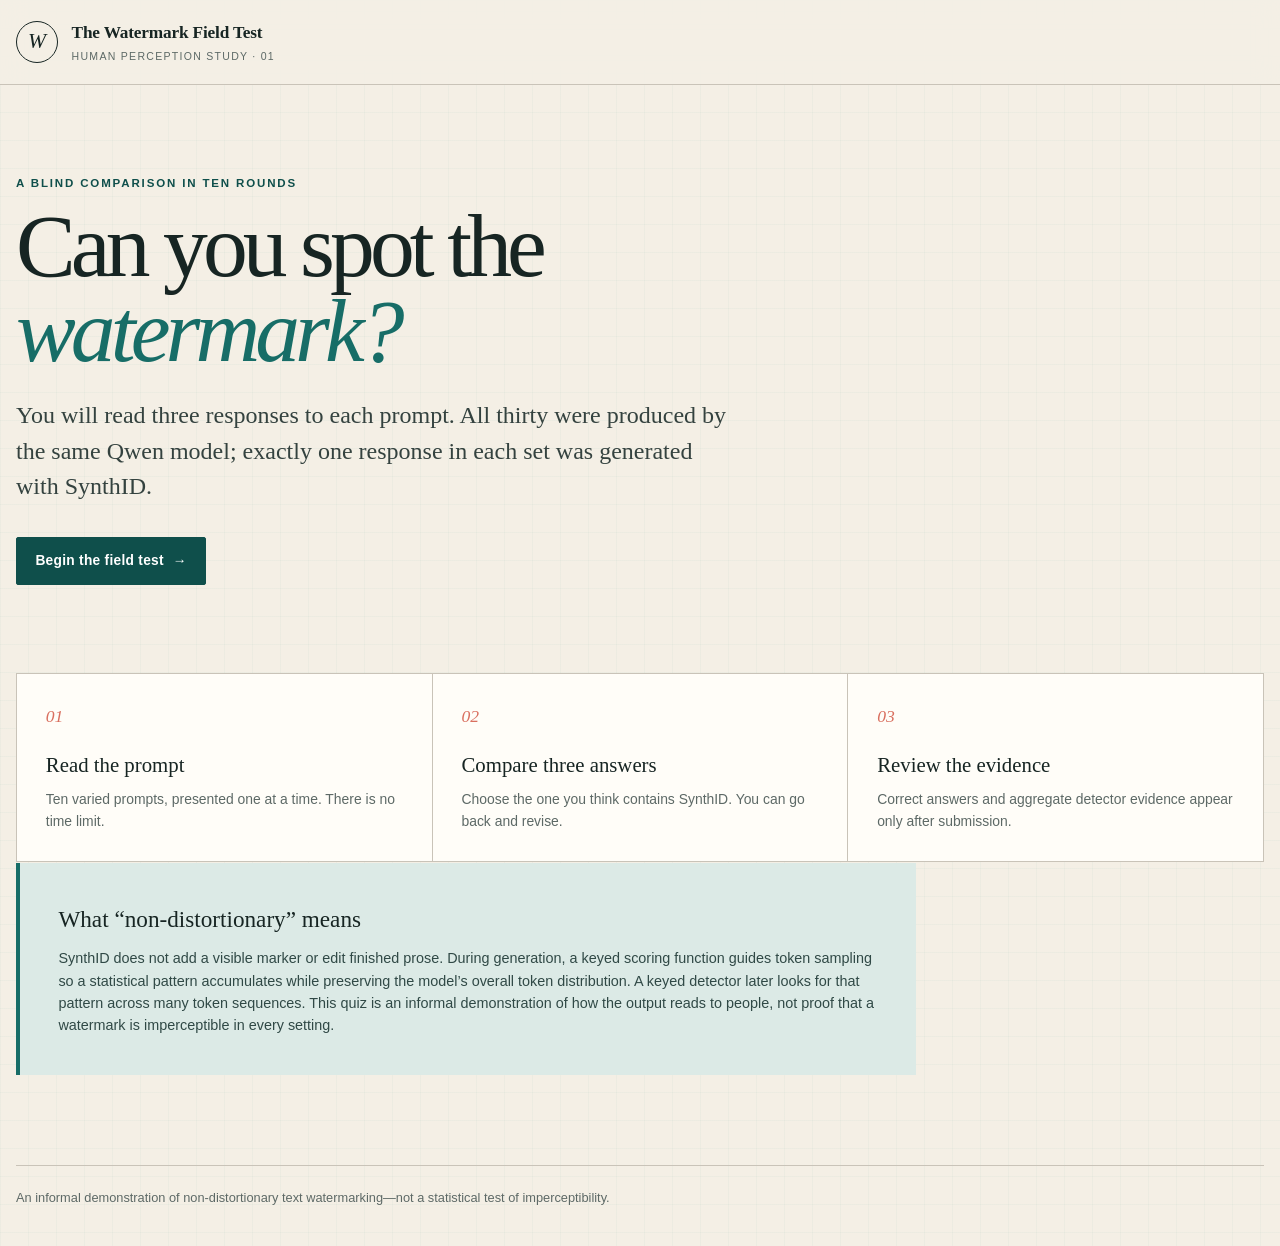
==== site/index.html @ a73f4f33 "Build SynthID watermark quiz Co-authored-by: Copilot <223556219+Copilot@users.noreply.github.com>" ====
<!doctype html>
<html lang="en">
  <head>
    <meta charset="utf-8">
    <meta name="viewport" content="width=device-width, initial-scale=1">
    <meta
      name="description"
      content="An informal blind quiz about spotting SynthID-watermarked language-model responses."
    >
    <meta name="theme-color" content="#f4efe5">
    <title>The Watermark Field Test</title>
    <link rel="icon" href="favicon.svg" type="image/svg+xml">
    <link rel="stylesheet" href="styles.css">
    <script
      defer
      src="https://sg-analytics.pikapod.net/script.js"
      data-website-id="28fc1c5a-fc77-4fe1-af5c-a2f4b2432e1f"
    ></script>
    <script src="app.js" defer></script>
  </head>
  <body>
    <a class="skip-link" href="#app">Skip to quiz</a>

    <header class="masthead">
      <div class="masthead__inner">
        <a class="wordmark" href="./" aria-label="The Watermark Field Test, home">
          <span class="wordmark__mark" aria-hidden="true">W</span>
          <span>
            <strong>The Watermark Field Test</strong>
            <small>Human perception study · 01</small>
          </span>
        </a>
        <button class="text-button" id="clear-progress" type="button" hidden>
          Clear progress
        </button>
      </div>
    </header>

    <main id="app" class="site-main" tabindex="-1">
      <section class="loading-panel" role="status" aria-label="Loading quiz">
        <p class="eyebrow">Preparing the experiment</p>
        <p>Loading ten prompts…</p>
      </section>
    </main>

    <noscript>
      <p class="noscript">
        This quiz needs JavaScript to record answers and calculate a score.
      </p>
    </noscript>

    <footer class="site-footer">
      <p>
        An informal demonstration of non-distortionary text watermarking—not a
        statistical test of imperceptibility.
      </p>
    </footer>
  </body>
</html>
---- site/styles.css ----
:root {
  color-scheme: light;
  --paper: #f4efe5;
  --paper-deep: #e9e1d3;
  --surface: #fffdf8;
  --ink: #172523;
  --muted: #5d6966;
  --rule: #c9c3b8;
  --teal: #176d67;
  --teal-dark: #0f4f4b;
  --teal-pale: #dceae6;
  --coral: #d96f5f;
  --coral-pale: #f7e2dd;
  --gold-pale: #f3e9c8;
  --shadow: 0 16px 45px rgb(23 37 35 / 8%);
  --serif: Georgia, "Times New Roman", serif;
  --sans: Inter, ui-sans-serif, -apple-system, BlinkMacSystemFont, "Segoe UI",
    sans-serif;
}

* {
  box-sizing: border-box;
}

html {
  scroll-behavior: smooth;
}

body {
  min-width: 320px;
  margin: 0;
  color: var(--ink);
  background-color: var(--paper);
  background-image:
    linear-gradient(rgb(23 109 103 / 3%) 1px, transparent 1px),
    linear-gradient(90deg, rgb(23 109 103 / 3%) 1px, transparent 1px);
  background-size: 28px 28px;
  font-family: var(--sans);
  line-height: 1.55;
}

button,
input {
  font: inherit;
}

button,
a,
label {
  -webkit-tap-highlight-color: transparent;
}

button {
  color: inherit;
}

a {
  color: var(--teal-dark);
}

.skip-link {
  position: fixed;
  z-index: 20;
  top: 0.75rem;
  left: 0.75rem;
  padding: 0.65rem 0.9rem;
  color: white;
  background: var(--ink);
  transform: translateY(-160%);
}

.skip-link:focus {
  transform: translateY(0);
}

.masthead {
  border-bottom: 1px solid var(--rule);
  background: rgb(244 239 229 / 92%);
  backdrop-filter: blur(12px);
}

.masthead__inner,
.site-main,
.site-footer {
  width: min(100% - 2rem, 1320px);
  margin-inline: auto;
}

.masthead__inner {
  min-height: 84px;
  display: flex;
  align-items: center;
  justify-content: space-between;
  gap: 1rem;
}

.wordmark {
  display: inline-flex;
  align-items: center;
  gap: 0.85rem;
  color: var(--ink);
  text-decoration: none;
}

.wordmark__mark {
  width: 42px;
  height: 42px;
  display: grid;
  place-items: center;
  border: 1px solid var(--ink);
  border-radius: 50%;
  font-family: var(--serif);
  font-size: 1.35rem;
  font-style: italic;
}

.wordmark strong,
.wordmark small {
  display: block;
}

.wordmark strong {
  font-family: var(--serif);
  font-size: 1.08rem;
  font-weight: 600;
  letter-spacing: -0.01em;
}

.wordmark small {
  margin-top: 0.08rem;
  color: var(--muted);
  font-size: 0.66rem;
  letter-spacing: 0.12em;
  text-transform: uppercase;
}

.site-main {
  min-height: calc(100vh - 180px);
  padding-block: clamp(2.5rem, 7vw, 6.5rem);
}

.site-footer {
  padding-block: 1.4rem 2.4rem;
  border-top: 1px solid var(--rule);
  color: var(--muted);
  font-size: 0.8rem;
}

.site-footer p {
  margin: 0;
}

.score-route {
  max-width: 820px;
  margin-inline: auto;
}

.score-route__panel {
  padding: clamp(2rem, 7vw, 5rem);
  border: 1px solid var(--rule);
  background: var(--surface);
  box-shadow: var(--shadow);
  text-align: center;
}

.score-route__number {
  margin: 0;
  color: var(--teal-dark);
  font-family: var(--serif);
  font-size: clamp(4.5rem, 16vw, 9rem);
  letter-spacing: -0.08em;
  line-height: 0.9;
}

.score-route__number span {
  color: var(--muted);
  font-size: 0.28em;
  letter-spacing: -0.03em;
}

.score-route h1 {
  max-width: 620px;
  margin: 1.5rem auto 0;
  font-family: var(--serif);
  font-size: clamp(1.8rem, 5vw, 3.2rem);
  font-weight: 500;
  letter-spacing: -0.035em;
  line-height: 1.08;
}

.score-route__copy {
  max-width: 610px;
  margin: 1.2rem auto 0;
  color: var(--muted);
}

.score-route__actions {
  display: flex;
  flex-wrap: wrap;
  justify-content: center;
  gap: 0.85rem;
  margin-top: 2rem;
}

.score-route__actions a {
  text-decoration: none;
}

.loading-panel,
.error-panel,
.noscript {
  max-width: 680px;
  padding: 2rem;
  border: 1px solid var(--rule);
  background: var(--surface);
  box-shadow: var(--shadow);
}

.noscript {
  margin: 2rem auto;
}

.eyebrow {
  margin: 0 0 0.75rem;
  color: var(--teal-dark);
  font-size: 0.72rem;
  font-weight: 750;
  letter-spacing: 0.16em;
  text-transform: uppercase;
}

.display-title {
  max-width: 900px;
  margin: 0;
  font-family: var(--serif);
  font-size: clamp(2.8rem, 7vw, 6.8rem);
  font-weight: 400;
  letter-spacing: -0.055em;
  line-height: 0.94;
}

.display-title em {
  color: var(--teal);
  font-weight: 400;
}

.lede {
  max-width: 720px;
  margin: 1.6rem 0 0;
  color: #34423f;
  font-family: var(--serif);
  font-size: clamp(1.15rem, 2.2vw, 1.5rem);
  line-height: 1.48;
}

.intro-actions,
.result-actions {
  display: flex;
  flex-wrap: wrap;
  align-items: center;
  gap: 0.85rem;
  margin-top: 2rem;
}

.button {
  min-height: 48px;
  display: inline-flex;
  align-items: center;
  justify-content: center;
  gap: 0.55rem;
  padding: 0.75rem 1.15rem;
  border: 1px solid var(--ink);
  border-radius: 2px;
  background: transparent;
  font-size: 0.86rem;
  font-weight: 720;
  letter-spacing: 0.02em;
  cursor: pointer;
  transition:
    background-color 160ms ease,
    color 160ms ease,
    transform 160ms ease;
}

.button:hover:not(:disabled) {
  transform: translateY(-2px);
}

.button:focus-visible,
.text-button:focus-visible,
.summary-item:focus-visible,
.wordmark:focus-visible {
  outline: 3px solid var(--coral);
  outline-offset: 3px;
}

.button--primary {
  color: #fff;
  border-color: var(--teal-dark);
  background: var(--teal-dark);
}

.button--primary:hover:not(:disabled) {
  background: var(--teal);
}

.button--coral {
  color: #fff;
  border-color: #a9493c;
  background: #b85244;
}

.button:disabled {
  color: #78817f;
  border-color: #b8b9b4;
  background: #e4e1da;
  cursor: not-allowed;
}

.text-button {
  padding: 0.35rem 0;
  border: 0;
  border-bottom: 1px solid currentColor;
  background: none;
  font-size: 0.78rem;
  font-weight: 650;
  cursor: pointer;
}

.method-grid {
  display: grid;
  grid-template-columns: repeat(3, 1fr);
  gap: 1px;
  margin-top: clamp(3rem, 7vw, 5.5rem);
  border: 1px solid var(--rule);
  background: var(--rule);
}

.method-card {
  min-height: 178px;
  padding: clamp(1.2rem, 3vw, 1.8rem);
  background: var(--surface);
}

.method-card__number {
  display: block;
  margin-bottom: 1.2rem;
  color: var(--coral);
  font-family: var(--serif);
  font-size: 1.1rem;
  font-style: italic;
}

.method-card h2 {
  margin: 0 0 0.5rem;
  font-family: var(--serif);
  font-size: 1.3rem;
  font-weight: 500;
}

.method-card p {
  margin: 0;
  color: var(--muted);
  font-size: 0.87rem;
}

.science-note {
  max-width: 900px;
  margin-top: 1px;
  padding: clamp(1.5rem, 4vw, 2.4rem);
  border-left: 4px solid var(--teal);
  background: var(--teal-pale);
}

.science-note h2 {
  margin: 0 0 0.6rem;
  font-family: var(--serif);
  font-size: 1.45rem;
  font-weight: 500;
}

.science-note p {
  margin: 0;
  color: #304946;
  font-size: 0.9rem;
}

.quiz-header {
  display: grid;
  grid-template-columns: minmax(0, 1fr) auto;
  align-items: end;
  gap: 2rem;
  margin-bottom: 2rem;
}

.quiz-header h1,
.confirm-panel h1,
.result-copy h1 {
  margin: 0;
  font-family: var(--serif);
  font-size: clamp(2rem, 5vw, 4rem);
  font-weight: 400;
  letter-spacing: -0.04em;
  line-height: 1.02;
}

.progress-copy {
  min-width: 145px;
  color: var(--muted);
  font-size: 0.78rem;
  text-align: right;
}

.progress-copy strong {
  display: block;
  color: var(--ink);
  font-size: 0.9rem;
}

.progress-track {
  grid-column: 1 / -1;
  height: 3px;
  overflow: hidden;
  background: var(--paper-deep);
}

.progress-track span {
  height: 100%;
  display: block;
  background: var(--teal);
  transition: width 220ms ease;
}

.prompt-panel {
  position: relative;
  margin-bottom: 1.35rem;
  padding: clamp(1.35rem, 4vw, 2.25rem);
  border: 1px solid var(--ink);
  background: var(--ink);
  color: #fdf8ed;
}

.prompt-panel::before {
  content: "PROMPT";
  display: block;
  margin-bottom: 0.7rem;
  color: #9cc9c4;
  font-size: 0.65rem;
  font-weight: 750;
  letter-spacing: 0.16em;
}

.prompt-panel p {
  max-width: 920px;
  margin: 0;
  font-family: var(--serif);
  font-size: clamp(1.18rem, 2.3vw, 1.55rem);
  line-height: 1.42;
}

.answer-fieldset {
  min-width: 0;
  margin: 0;
  padding: 0;
  border: 0;
}

.answers-grid {
  display: grid;
  grid-template-columns: repeat(3, minmax(0, 1fr));
  gap: 1rem;
}

.answer-card {
  position: relative;
  display: block;
  min-width: 0;
  cursor: pointer;
}

.answer-radio {
  position: absolute;
  width: 1px;
  height: 1px;
  opacity: 0;
}

.answer-body {
  height: 100%;
  min-height: 100%;
  display: flex;
  flex-direction: column;
  padding: 1.25rem;
  border: 1px solid var(--rule);
  background: var(--surface);
  box-shadow: 0 4px 18px rgb(23 37 35 / 4%);
  transition:
    border-color 160ms ease,
    box-shadow 160ms ease,
    transform 160ms ease;
}

.answer-card:hover .answer-body {
  border-color: #8b9692;
  transform: translateY(-2px);
}

.answer-radio:focus-visible + .answer-body {
  outline: 3px solid var(--coral);
  outline-offset: 3px;
}

.answer-radio:checked + .answer-body {
  border-color: var(--teal-dark);
  box-shadow: inset 0 0 0 2px var(--teal-dark), var(--shadow);
}

.answer-label-row {
  display: flex;
  align-items: center;
  justify-content: space-between;
  gap: 0.8rem;
  margin-bottom: 1rem;
}

.answer-letter {
  width: 34px;
  height: 34px;
  display: grid;
  flex: 0 0 auto;
  place-items: center;
  border: 1px solid var(--ink);
  border-radius: 50%;
  font-family: var(--serif);
  font-weight: 700;
}

.answer-radio:checked + .answer-body .answer-letter {
  color: white;
  border-color: var(--teal-dark);
  background: var(--teal-dark);
}

.selection-state {
  color: var(--muted);
  font-size: 0.7rem;
  font-weight: 700;
  letter-spacing: 0.08em;
  text-transform: uppercase;
}

.answer-radio:checked + .answer-body .selection-state {
  color: var(--teal-dark);
}

.answer-text {
  margin: 0;
  color: #293633;
  font-family: var(--serif);
  font-size: 0.99rem;
  line-height: 1.62;
  white-space: pre-wrap;
}

.quiz-nav {
  display: flex;
  align-items: center;
  justify-content: space-between;
  gap: 1rem;
  margin-top: 1.5rem;
  padding-top: 1.25rem;
  border-top: 1px solid var(--rule);
}

.quiz-nav__hint {
  margin: 0 auto 0 0;
  color: var(--muted);
  font-size: 0.77rem;
}

.confirm-panel {
  max-width: 850px;
  margin-inline: auto;
}

.confirm-intro {
  max-width: 670px;
  color: var(--muted);
}

.answer-summary {
  display: grid;
  grid-template-columns: repeat(2, minmax(0, 1fr));
  gap: 0.75rem;
  margin: 2rem 0;
  padding: 0;
  list-style: none;
}

.summary-item {
  width: 100%;
  display: flex;
  align-items: center;
  justify-content: space-between;
  gap: 1rem;
  padding: 0.9rem 1rem;
  border: 1px solid var(--rule);
  background: var(--surface);
  text-align: left;
  cursor: pointer;
}

.summary-item:hover {
  border-color: var(--teal);
}

.summary-item span {
  color: var(--muted);
  font-size: 0.82rem;
}

.summary-item strong {
  width: 30px;
  height: 30px;
  display: grid;
  place-items: center;
  border-radius: 50%;
  color: white;
  background: var(--teal-dark);
  font-family: var(--serif);
}

.confirm-actions {
  display: flex;
  flex-wrap: wrap;
  gap: 0.75rem;
}

.results-hero {
  display: grid;
  grid-template-columns: minmax(230px, 0.75fr) minmax(0, 1.25fr);
  gap: clamp(2rem, 7vw, 6rem);
  align-items: center;
  max-width: 1050px;
  margin-inline: auto;
}

.score-seal {
  aspect-ratio: 1;
  display: grid;
  place-items: center;
  padding: 2rem;
  border: 1px solid var(--ink);
  border-radius: 50%;
  background: var(--surface);
  box-shadow: var(--shadow);
  text-align: center;
}

.score-seal span,
.score-seal small {
  display: block;
}

.score-seal span {
  font-family: var(--serif);
  font-size: clamp(4rem, 11vw, 8rem);
  letter-spacing: -0.08em;
  line-height: 0.8;
}

.score-seal small {
  margin-top: 0.8rem;
  color: var(--muted);
  font-size: 0.72rem;
  font-weight: 700;
  letter-spacing: 0.13em;
  text-transform: uppercase;
}

.result-copy .result-lede {
  max-width: 650px;
  margin: 1.2rem 0 0;
  color: var(--muted);
  font-family: var(--serif);
  font-size: 1.2rem;
}

.baseline-note {
  display: inline-block;
  margin-top: 1.2rem;
  padding: 0.55rem 0.75rem;
  background: var(--gold-pale);
  font-size: 0.78rem;
  font-weight: 700;
}

.result-caveat {
  max-width: 1050px;
  margin: clamp(3rem, 7vw, 5rem) auto 0;
  padding: 1.4rem 1.6rem;
  border-left: 4px solid var(--coral);
  background: var(--coral-pale);
  font-size: 0.87rem;
}

.review-intro {
  max-width: 850px;
  margin: 0 0 2rem;
  padding: 1.15rem 1.35rem;
  border-left: 4px solid var(--teal);
  background: var(--teal-pale);
  color: #304946;
  font-size: 0.86rem;
}

.review-grid .answer-card {
  cursor: default;
}

.review-grid .answer-card:hover .answer-body {
  transform: none;
}

.review-card .answer-body {
  border-top-width: 5px;
}

.review-card--correct .answer-body {
  border-color: var(--teal);
}

.review-card--picked:not(.review-card--correct) .answer-body {
  border-color: var(--coral);
}

.review-badges {
  min-height: 25px;
  display: flex;
  flex-wrap: wrap;
  gap: 0.35rem;
}

.badge {
  display: inline-flex;
  align-items: center;
  padding: 0.28rem 0.5rem;
  border-radius: 999px;
  background: var(--paper-deep);
  font-size: 0.63rem;
  font-weight: 780;
  letter-spacing: 0.06em;
  text-transform: uppercase;
}

.badge--correct {
  color: var(--teal-dark);
  background: var(--teal-pale);
}

.badge--picked {
  color: #85382e;
  background: var(--coral-pale);
}

.detector-panel {
  margin-top: auto;
  padding-top: 1.15rem;
}

.detector-score {
  display: flex;
  align-items: baseline;
  justify-content: space-between;
  gap: 1rem;
  margin: 1.2rem 0 0;
  padding-top: 0.85rem;
  border-top: 1px solid var(--rule);
  color: var(--muted);
  font-size: 0.72rem;
  font-weight: 700;
  text-transform: uppercase;
}

.detector-score strong {
  color: var(--ink);
  font-family: var(--serif);
  font-size: 1.15rem;
  font-variant-numeric: tabular-nums;
}

.evidence-list {
  margin: 0.85rem 0 0;
  padding: 0;
  list-style: none;
}

.evidence-list li {
  margin-top: 0.45rem;
  padding: 0.55rem 0.65rem;
  background: #f3f0e8;
  color: var(--muted);
  font-size: 0.7rem;
  line-height: 1.4;
}

.evidence-list mark {
  padding: 0.06rem 0.2rem;
  color: var(--ink);
  background: #f2cf83;
  font-weight: 750;
}

.evidence-list q {
  color: #46514f;
  font-family: var(--serif);
}

.sr-only {
  position: absolute;
  width: 1px;
  height: 1px;
  padding: 0;
  overflow: hidden;
  clip: rect(0, 0, 0, 0);
  white-space: nowrap;
  border: 0;
}

@media (max-width: 980px) {
  .answers-grid {
    grid-template-columns: 1fr;
  }

  .answer-body {
    min-height: 0;
  }

  .results-hero {
    grid-template-columns: minmax(200px, 320px) minmax(0, 1fr);
  }
}

@media (max-width: 720px) {
  .masthead__inner,
  .site-main,
  .site-footer {
    width: min(100% - 1.25rem, 1320px);
  }

  .masthead__inner {
    min-height: 70px;
  }

  .wordmark__mark {
    width: 36px;
    height: 36px;
  }

  .wordmark small {
    display: none;
  }

  .method-grid,
  .answer-summary,
  .results-hero {
    grid-template-columns: 1fr;
  }

  .method-card {
    min-height: 0;
  }

  .score-seal {
    width: min(74vw, 280px);
    margin-inline: auto;
  }

  .quiz-header {
    gap: 1rem;
  }

  .quiz-nav {
    flex-wrap: wrap;
  }

  .quiz-nav__hint {
    width: 100%;
    order: -1;
  }
}

@media (max-width: 450px) {
  .wordmark strong {
    font-size: 0.95rem;
  }

  .masthead .text-button {
    max-width: 58px;
    border: 0;
    line-height: 1.15;
    text-align: right;
  }

  .button {
    flex: 1 1 auto;
  }
}

@media (prefers-reduced-motion: reduce) {
  html {
    scroll-behavior: auto;
  }

  *,
  *::before,
  *::after {
    scroll-behavior: auto !important;
    transition-duration: 0.01ms !important;
    animation-duration: 0.01ms !important;
    animation-iteration-count: 1 !important;
  }
}
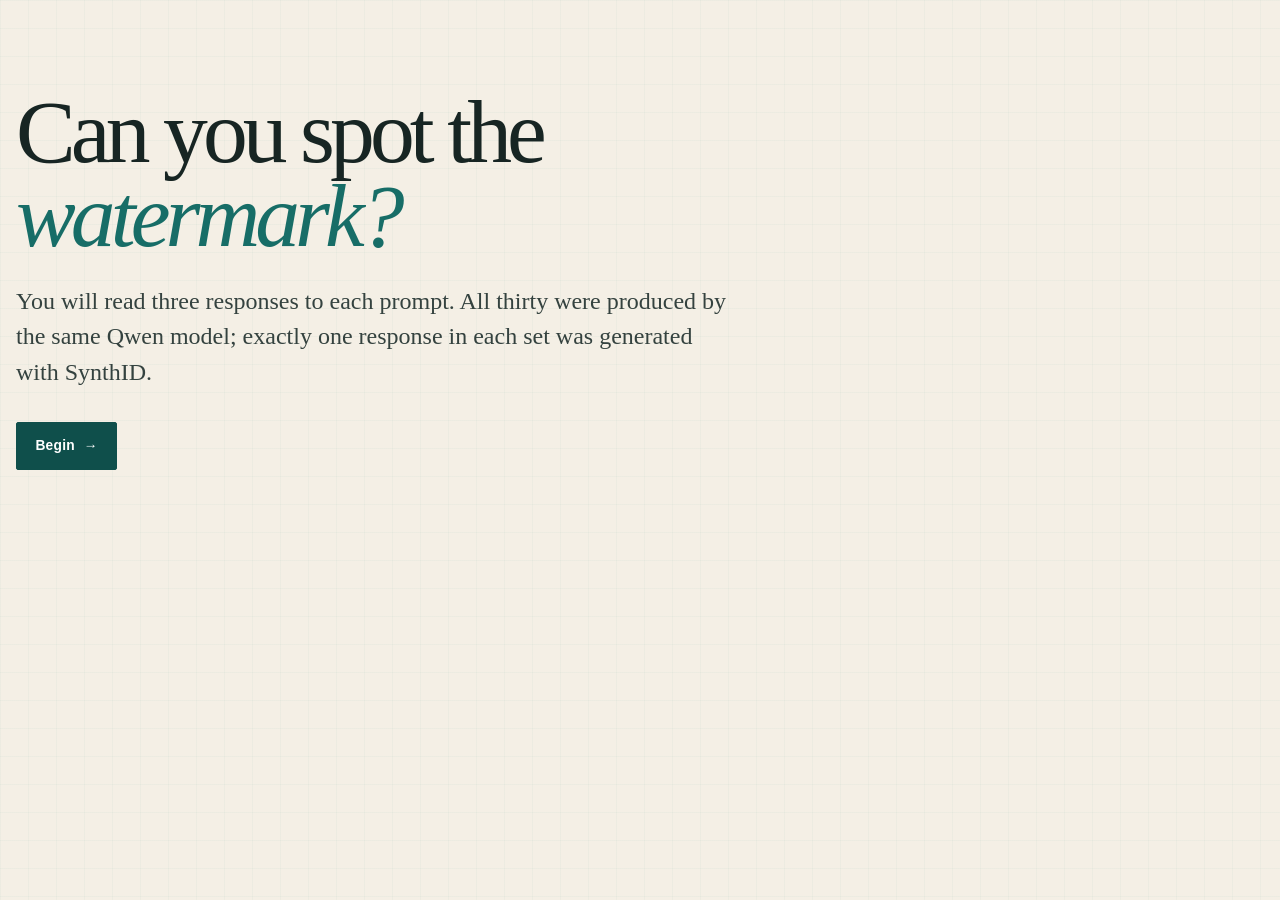
==== commit 10a31086: "Simplify quiz flow Co-authored-by: Copilot <223556219+Copilot@users.noreply.github.com>" ====
--- a/site/index.html
+++ b/site/index.html
@@ -21,25 +21,9 @@
   <body>
     <a class="skip-link" href="#app">Skip to quiz</a>
 
-    <header class="masthead">
-      <div class="masthead__inner">
-        <a class="wordmark" href="./" aria-label="The Watermark Field Test, home">
-          <span class="wordmark__mark" aria-hidden="true">W</span>
-          <span>
-            <strong>The Watermark Field Test</strong>
-            <small>Human perception study · 01</small>
-          </span>
-        </a>
-        <button class="text-button" id="clear-progress" type="button" hidden>
-          Clear progress
-        </button>
-      </div>
-    </header>
-
     <main id="app" class="site-main" tabindex="-1">
       <section class="loading-panel" role="status" aria-label="Loading quiz">
-        <p class="eyebrow">Preparing the experiment</p>
-        <p>Loading ten prompts…</p>
+        <p>Loading…</p>
       </section>
     </main>
 
@@ -48,12 +32,5 @@
         This quiz needs JavaScript to record answers and calculate a score.
       </p>
     </noscript>
-
-    <footer class="site-footer">
-      <p>
-        An informal demonstration of non-distortionary text watermarking—not a
-        statistical test of imperceptibility.
-      </p>
-    </footer>
   </body>
 </html>
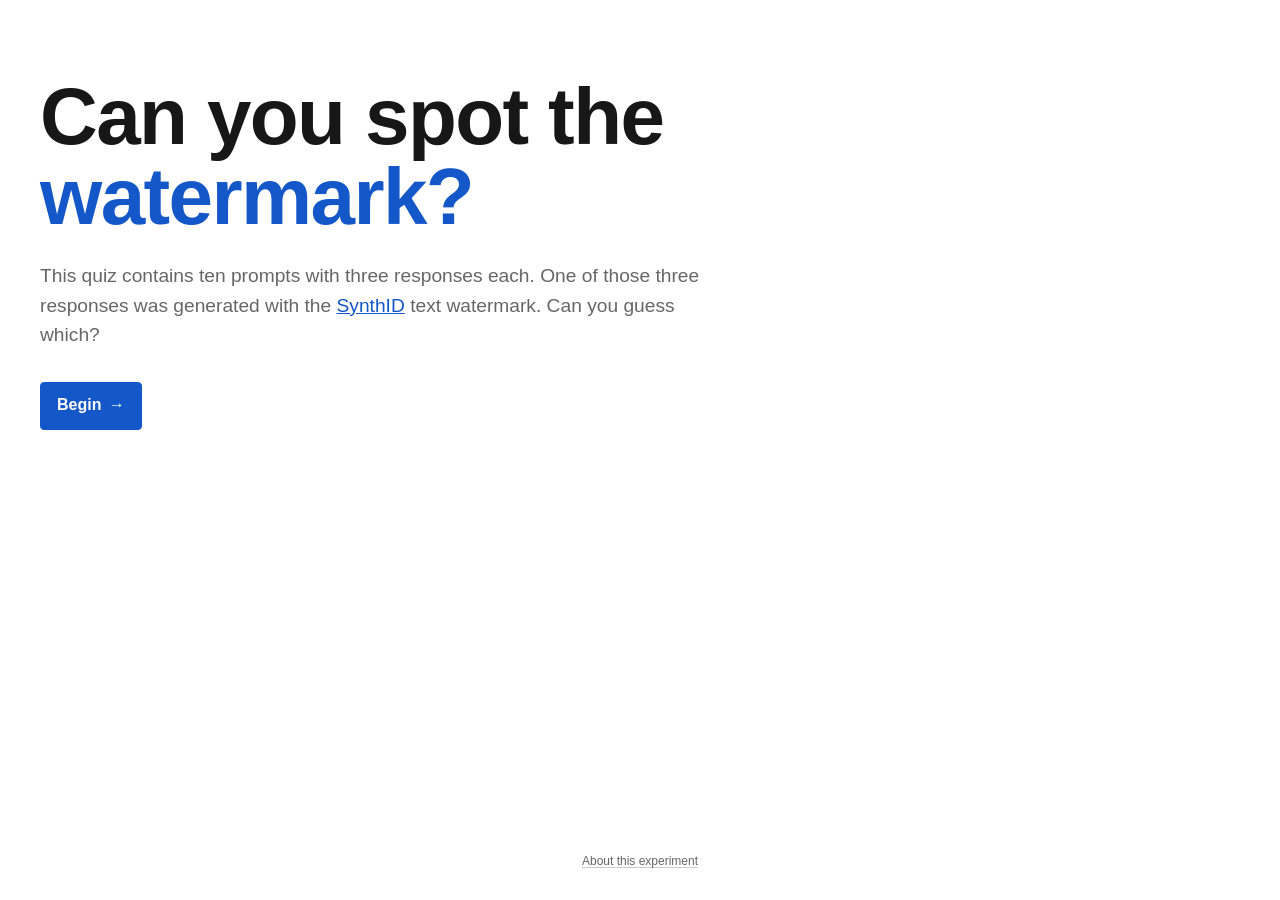
==== commit 5c93632c: "Link quiz to results article Co-authored-by: Copilot <223556219+Copilot@users.noreply.github.com>" ====
--- a/site/index.html
+++ b/site/index.html
@@ -32,5 +32,11 @@
         This quiz needs JavaScript to record answers and calculate a score.
       </p>
     </noscript>
+
+    <footer class="site-footer">
+      <a href="https://www.seangoedecke.com/readers-cant-identify-watermarked-ai-text/">
+        About this experiment
+      </a>
+    </footer>
   </body>
 </html>
--- a/site/styles.css
+++ b/site/styles.css
@@ -1,21 +1,16 @@
 :root {
   color-scheme: light;
-  --paper: #f4efe5;
-  --paper-deep: #e9e1d3;
-  --surface: #fffdf8;
-  --ink: #172523;
-  --muted: #5d6966;
-  --rule: #c9c3b8;
-  --teal: #176d67;
-  --teal-dark: #0f4f4b;
-  --teal-pale: #dceae6;
-  --coral: #d96f5f;
-  --coral-pale: #f7e2dd;
-  --gold-pale: #f3e9c8;
-  --shadow: 0 16px 45px rgb(23 37 35 / 8%);
-  --serif: Georgia, "Times New Roman", serif;
-  --sans: Inter, ui-sans-serif, -apple-system, BlinkMacSystemFont, "Segoe UI",
-    sans-serif;
+  --background: #ffffff;
+  --surface: #f7f7f7;
+  --text: #171717;
+  --muted: #666666;
+  --border: #d8d8d8;
+  --accent: #1457c8;
+  --accent-dark: #0e429d;
+  --accent-light: #eef4ff;
+  --danger: #b42318;
+  --correct: #18753b;
+  --correct-light: #eef8f1;
 }
 
 * {
@@ -23,19 +18,17 @@
 }
 
 html {
-  scroll-behavior: smooth;
+  font-family:
+    -apple-system, BlinkMacSystemFont, "Segoe UI", Roboto, Helvetica, Arial,
+    sans-serif;
 }
 
 body {
   min-width: 320px;
   margin: 0;
-  color: var(--ink);
-  background-color: var(--paper);
-  background-image:
-    linear-gradient(rgb(23 109 103 / 3%) 1px, transparent 1px),
-    linear-gradient(90deg, rgb(23 109 103 / 3%) 1px, transparent 1px);
-  background-size: 28px 28px;
-  font-family: var(--sans);
+  color: var(--text);
+  background: var(--background);
+  font-size: 16px;
   line-height: 1.55;
 }
 
@@ -44,28 +37,18 @@
   font: inherit;
 }
 
-button,
-a,
-label {
-  -webkit-tap-highlight-color: transparent;
-}
-
-button {
-  color: inherit;
-}
-
 a {
-  color: var(--teal-dark);
+  color: var(--accent);
 }
 
 .skip-link {
   position: fixed;
-  z-index: 20;
+  z-index: 10;
   top: 0.75rem;
   left: 0.75rem;
-  padding: 0.65rem 0.9rem;
-  color: white;
-  background: var(--ink);
+  padding: 0.6rem 0.8rem;
+  color: #ffffff;
+  background: var(--text);
   transform: translateY(-160%);
 }
 
@@ -73,389 +56,170 @@
   transform: translateY(0);
 }
 
-.masthead {
-  border-bottom: 1px solid var(--rule);
-  background: rgb(244 239 229 / 92%);
-  backdrop-filter: blur(12px);
-}
-
-.masthead__inner,
-.site-main,
+.site-main {
+  width: min(100% - 2rem, 1200px);
+  min-height: calc(100vh - 48px);
+  margin: 0 auto;
+  padding: clamp(2rem, 6vw, 5rem) 0;
+}
+
+.site-main:focus {
+  outline: none;
+}
+
 .site-footer {
-  width: min(100% - 2rem, 1320px);
-  margin-inline: auto;
-}
-
-.masthead__inner {
-  min-height: 84px;
-  display: flex;
-  align-items: center;
-  justify-content: space-between;
-  gap: 1rem;
-}
-
-.wordmark {
-  display: inline-flex;
-  align-items: center;
-  gap: 0.85rem;
-  color: var(--ink);
-  text-decoration: none;
-}
-
-.wordmark__mark {
-  width: 42px;
-  height: 42px;
-  display: grid;
-  place-items: center;
-  border: 1px solid var(--ink);
-  border-radius: 50%;
-  font-family: var(--serif);
-  font-size: 1.35rem;
-  font-style: italic;
-}
-
-.wordmark strong,
-.wordmark small {
-  display: block;
-}
-
-.wordmark strong {
-  font-family: var(--serif);
-  font-size: 1.08rem;
-  font-weight: 600;
-  letter-spacing: -0.01em;
-}
-
-.wordmark small {
-  margin-top: 0.08rem;
-  color: var(--muted);
-  font-size: 0.66rem;
-  letter-spacing: 0.12em;
-  text-transform: uppercase;
-}
-
-.site-main {
-  min-height: calc(100vh - 180px);
-  padding-block: clamp(2.5rem, 7vw, 6.5rem);
-}
-
-.site-footer {
-  padding-block: 1.4rem 2.4rem;
-  border-top: 1px solid var(--rule);
-  color: var(--muted);
-  font-size: 0.8rem;
-}
-
-.site-footer p {
-  margin: 0;
-}
-
-.score-route {
-  max-width: 820px;
-  margin-inline: auto;
-}
-
-.score-route__panel {
-  padding: clamp(2rem, 7vw, 5rem);
-  border: 1px solid var(--rule);
-  background: var(--surface);
-  box-shadow: var(--shadow);
+  width: min(100% - 2rem, 1200px);
+  min-height: 48px;
+  margin: 0 auto;
+  padding: 0 0 1rem;
+  color: var(--muted);
+  font-size: 0.75rem;
   text-align: center;
 }
 
-.score-route__number {
-  margin: 0;
-  color: var(--teal-dark);
-  font-family: var(--serif);
-  font-size: clamp(4.5rem, 16vw, 9rem);
-  letter-spacing: -0.08em;
-  line-height: 0.9;
-}
-
-.score-route__number span {
-  color: var(--muted);
-  font-size: 0.28em;
-  letter-spacing: -0.03em;
-}
-
-.score-route h1 {
-  max-width: 620px;
-  margin: 1.5rem auto 0;
-  font-family: var(--serif);
-  font-size: clamp(1.8rem, 5vw, 3.2rem);
-  font-weight: 500;
-  letter-spacing: -0.035em;
-  line-height: 1.08;
-}
-
-.score-route__copy {
-  max-width: 610px;
-  margin: 1.2rem auto 0;
-  color: var(--muted);
-}
-
-.score-route__actions {
-  display: flex;
-  flex-wrap: wrap;
-  justify-content: center;
-  gap: 0.85rem;
-  margin-top: 2rem;
-}
-
-.score-route__actions a {
-  text-decoration: none;
+.site-footer a {
+  color: inherit;
+  text-decoration-color: #cccccc;
+  text-underline-offset: 0.15em;
+}
+
+.site-footer a:hover {
+  color: var(--text);
 }
 
 .loading-panel,
 .error-panel,
 .noscript {
-  max-width: 680px;
-  padding: 2rem;
-  border: 1px solid var(--rule);
+  max-width: 640px;
+  padding: 1rem;
+  border: 1px solid var(--border);
   background: var(--surface);
-  box-shadow: var(--shadow);
 }
 
 .noscript {
   margin: 2rem auto;
 }
 
-.eyebrow {
-  margin: 0 0 0.75rem;
-  color: var(--teal-dark);
-  font-size: 0.72rem;
-  font-weight: 750;
-  letter-spacing: 0.16em;
-  text-transform: uppercase;
-}
-
 .display-title {
-  max-width: 900px;
-  margin: 0;
-  font-family: var(--serif);
-  font-size: clamp(2.8rem, 7vw, 6.8rem);
-  font-weight: 400;
-  letter-spacing: -0.055em;
-  line-height: 0.94;
+  max-width: 800px;
+  margin: 0;
+  font-size: clamp(2.5rem, 7vw, 5rem);
+  font-weight: 700;
+  letter-spacing: -0.02em;
+  line-height: 1;
 }
 
 .display-title em {
-  color: var(--teal);
-  font-weight: 400;
+  color: var(--accent);
+  font-style: normal;
 }
 
 .lede {
-  max-width: 720px;
-  margin: 1.6rem 0 0;
-  color: #34423f;
-  font-family: var(--serif);
-  font-size: clamp(1.15rem, 2.2vw, 1.5rem);
-  line-height: 1.48;
-}
-
-.intro-actions,
-.result-actions {
-  display: flex;
-  flex-wrap: wrap;
-  align-items: center;
-  gap: 0.85rem;
+  max-width: 680px;
+  margin: 1.5rem 0 0;
+  color: var(--muted);
+  font-size: 1.2rem;
+}
+
+.intro-actions {
   margin-top: 2rem;
 }
 
 .button {
-  min-height: 48px;
+  min-height: 44px;
   display: inline-flex;
   align-items: center;
   justify-content: center;
-  gap: 0.55rem;
-  padding: 0.75rem 1.15rem;
-  border: 1px solid var(--ink);
-  border-radius: 2px;
-  background: transparent;
-  font-size: 0.86rem;
-  font-weight: 720;
-  letter-spacing: 0.02em;
+  gap: 0.45rem;
+  padding: 0.65rem 1rem;
+  border: 1px solid var(--border);
+  border-radius: 4px;
+  color: var(--text);
+  background: #ffffff;
+  font-weight: 600;
+  text-decoration: none;
   cursor: pointer;
-  transition:
-    background-color 160ms ease,
-    color 160ms ease,
-    transform 160ms ease;
-}
-
-.button:hover:not(:disabled) {
-  transform: translateY(-2px);
+}
+
+.button:hover {
+  border-color: #aaaaaa;
+  background: var(--surface);
 }
 
 .button:focus-visible,
-.text-button:focus-visible,
-.summary-item:focus-visible,
-.wordmark:focus-visible {
-  outline: 3px solid var(--coral);
-  outline-offset: 3px;
+.answer-radio:focus-visible + .answer-body {
+  outline: 3px solid #8eb4f5;
+  outline-offset: 2px;
 }
 
 .button--primary {
-  color: #fff;
-  border-color: var(--teal-dark);
-  background: var(--teal-dark);
-}
-
-.button--primary:hover:not(:disabled) {
-  background: var(--teal);
-}
-
-.button--coral {
-  color: #fff;
-  border-color: #a9493c;
-  background: #b85244;
-}
-
-.button:disabled {
-  color: #78817f;
-  border-color: #b8b9b4;
-  background: #e4e1da;
-  cursor: not-allowed;
-}
-
-.text-button {
-  padding: 0.35rem 0;
-  border: 0;
-  border-bottom: 1px solid currentColor;
-  background: none;
-  font-size: 0.78rem;
-  font-weight: 650;
-  cursor: pointer;
-}
-
-.method-grid {
-  display: grid;
-  grid-template-columns: repeat(3, 1fr);
-  gap: 1px;
-  margin-top: clamp(3rem, 7vw, 5.5rem);
-  border: 1px solid var(--rule);
-  background: var(--rule);
-}
-
-.method-card {
-  min-height: 178px;
-  padding: clamp(1.2rem, 3vw, 1.8rem);
-  background: var(--surface);
-}
-
-.method-card__number {
-  display: block;
-  margin-bottom: 1.2rem;
-  color: var(--coral);
-  font-family: var(--serif);
-  font-size: 1.1rem;
-  font-style: italic;
-}
-
-.method-card h2 {
+  color: #ffffff;
+  border-color: var(--accent);
+  background: var(--accent);
+}
+
+.button--primary:hover {
+  border-color: var(--accent-dark);
+  background: var(--accent-dark);
+}
+
+.eyebrow {
   margin: 0 0 0.5rem;
-  font-family: var(--serif);
-  font-size: 1.3rem;
-  font-weight: 500;
-}
-
-.method-card p {
-  margin: 0;
-  color: var(--muted);
-  font-size: 0.87rem;
-}
-
-.science-note {
-  max-width: 900px;
-  margin-top: 1px;
-  padding: clamp(1.5rem, 4vw, 2.4rem);
-  border-left: 4px solid var(--teal);
-  background: var(--teal-pale);
-}
-
-.science-note h2 {
-  margin: 0 0 0.6rem;
-  font-family: var(--serif);
-  font-size: 1.45rem;
-  font-weight: 500;
-}
-
-.science-note p {
-  margin: 0;
-  color: #304946;
-  font-size: 0.9rem;
+  color: var(--muted);
+  font-size: 0.75rem;
+  font-weight: 700;
+  letter-spacing: 0.08em;
+  text-transform: uppercase;
 }
 
 .quiz-header {
   display: grid;
-  grid-template-columns: minmax(0, 1fr) auto;
+  grid-template-columns: 1fr auto;
   align-items: end;
-  gap: 2rem;
-  margin-bottom: 2rem;
-}
-
-.quiz-header h1,
-.confirm-panel h1,
-.result-copy h1 {
-  margin: 0;
-  font-family: var(--serif);
-  font-size: clamp(2rem, 5vw, 4rem);
-  font-weight: 400;
-  letter-spacing: -0.04em;
-  line-height: 1.02;
+  gap: 1rem;
+  margin-bottom: 1.5rem;
+}
+
+.quiz-header h1 {
+  margin: 0;
+  font-size: 1.35rem;
 }
 
 .progress-copy {
-  min-width: 145px;
-  color: var(--muted);
-  font-size: 0.78rem;
+  color: var(--muted);
+  font-size: 0.85rem;
   text-align: right;
 }
 
 .progress-copy strong {
   display: block;
-  color: var(--ink);
-  font-size: 0.9rem;
+  color: var(--text);
 }
 
 .progress-track {
   grid-column: 1 / -1;
-  height: 3px;
+  height: 4px;
   overflow: hidden;
-  background: var(--paper-deep);
+  background: #e8e8e8;
 }
 
 .progress-track span {
+  display: block;
   height: 100%;
-  display: block;
-  background: var(--teal);
-  transition: width 220ms ease;
+  background: var(--accent);
 }
 
 .prompt-panel {
-  position: relative;
-  margin-bottom: 1.35rem;
-  padding: clamp(1.35rem, 4vw, 2.25rem);
-  border: 1px solid var(--ink);
-  background: var(--ink);
-  color: #fdf8ed;
-}
-
-.prompt-panel::before {
-  content: "PROMPT";
-  display: block;
-  margin-bottom: 0.7rem;
-  color: #9cc9c4;
-  font-size: 0.65rem;
-  font-weight: 750;
-  letter-spacing: 0.16em;
+  margin-bottom: 1.25rem;
+  padding: 1rem 1.1rem;
+  border-left: 4px solid var(--accent);
+  background: var(--surface);
+  font-size: 1.1rem;
+  font-weight: 600;
 }
 
 .prompt-panel p {
-  max-width: 920px;
-  margin: 0;
-  font-family: var(--serif);
-  font-size: clamp(1.18rem, 2.3vw, 1.55rem);
-  line-height: 1.42;
+  margin: 0;
 }
 
 .answer-fieldset {
@@ -474,7 +238,7 @@
 .answer-card {
   position: relative;
   display: block;
-  min-width: 0;
+  margin: 0;
   cursor: pointer;
 }
 
@@ -487,333 +251,201 @@
 
 .answer-body {
   height: 100%;
-  min-height: 100%;
-  display: flex;
-  flex-direction: column;
-  padding: 1.25rem;
-  border: 1px solid var(--rule);
-  background: var(--surface);
-  box-shadow: 0 4px 18px rgb(23 37 35 / 4%);
-  transition:
-    border-color 160ms ease,
-    box-shadow 160ms ease,
-    transform 160ms ease;
+  display: block;
+  padding: 1rem;
+  border: 1px solid var(--border);
+  border-radius: 4px;
+  background: #ffffff;
 }
 
 .answer-card:hover .answer-body {
-  border-color: #8b9692;
-  transform: translateY(-2px);
-}
-
-.answer-radio:focus-visible + .answer-body {
-  outline: 3px solid var(--coral);
-  outline-offset: 3px;
+  border-color: var(--accent);
 }
 
 .answer-radio:checked + .answer-body {
-  border-color: var(--teal-dark);
-  box-shadow: inset 0 0 0 2px var(--teal-dark), var(--shadow);
+  border-color: var(--accent);
+  background: var(--accent-light);
 }
 
 .answer-label-row {
+  min-height: 1.8rem;
   display: flex;
   align-items: center;
   justify-content: space-between;
-  gap: 0.8rem;
-  margin-bottom: 1rem;
+  gap: 0.5rem;
+  margin-bottom: 0.75rem;
 }
 
 .answer-letter {
-  width: 34px;
-  height: 34px;
-  display: grid;
-  flex: 0 0 auto;
+  width: 1.8rem;
+  height: 1.8rem;
+  display: inline-grid;
   place-items: center;
-  border: 1px solid var(--ink);
+  border: 1px solid var(--border);
   border-radius: 50%;
-  font-family: var(--serif);
+  font-size: 0.8rem;
   font-weight: 700;
 }
 
-.answer-radio:checked + .answer-body .answer-letter {
-  color: white;
-  border-color: var(--teal-dark);
-  background: var(--teal-dark);
-}
-
-.selection-state {
-  color: var(--muted);
-  font-size: 0.7rem;
-  font-weight: 700;
-  letter-spacing: 0.08em;
-  text-transform: uppercase;
-}
-
-.answer-radio:checked + .answer-body .selection-state {
-  color: var(--teal-dark);
-}
-
 .answer-text {
   margin: 0;
-  color: #293633;
-  font-family: var(--serif);
-  font-size: 0.99rem;
-  line-height: 1.62;
-  white-space: pre-wrap;
-}
-
-.quiz-nav {
+  font-size: 0.95rem;
+}
+
+.review-card {
+  cursor: default;
+}
+
+.review-card--correct .answer-body {
+  border-color: var(--correct);
+  background: var(--correct-light);
+}
+
+.review-card--picked:not(.review-card--correct) .answer-body {
+  border-color: var(--accent);
+  background: var(--accent-light);
+}
+
+.review-page__header {
   display: flex;
   align-items: center;
   justify-content: space-between;
   gap: 1rem;
-  margin-top: 1.5rem;
-  padding-top: 1.25rem;
-  border-top: 1px solid var(--rule);
-}
-
-.quiz-nav__hint {
-  margin: 0 auto 0 0;
-  color: var(--muted);
-  font-size: 0.77rem;
-}
-
-.confirm-panel {
-  max-width: 850px;
-  margin-inline: auto;
-}
-
-.confirm-intro {
-  max-width: 670px;
-  color: var(--muted);
-}
-
-.answer-summary {
-  display: grid;
-  grid-template-columns: repeat(2, minmax(0, 1fr));
-  gap: 0.75rem;
-  margin: 2rem 0;
-  padding: 0;
-  list-style: none;
-}
-
-.summary-item {
-  width: 100%;
-  display: flex;
-  align-items: center;
-  justify-content: space-between;
-  gap: 1rem;
-  padding: 0.9rem 1rem;
-  border: 1px solid var(--rule);
-  background: var(--surface);
-  text-align: left;
-  cursor: pointer;
-}
-
-.summary-item:hover {
-  border-color: var(--teal);
-}
-
-.summary-item span {
-  color: var(--muted);
-  font-size: 0.82rem;
-}
-
-.summary-item strong {
-  width: 30px;
-  height: 30px;
-  display: grid;
-  place-items: center;
-  border-radius: 50%;
-  color: white;
-  background: var(--teal-dark);
-  font-family: var(--serif);
-}
-
-.confirm-actions {
-  display: flex;
-  flex-wrap: wrap;
-  gap: 0.75rem;
-}
-
-.results-hero {
-  display: grid;
-  grid-template-columns: minmax(230px, 0.75fr) minmax(0, 1.25fr);
-  gap: clamp(2rem, 7vw, 6rem);
-  align-items: center;
-  max-width: 1050px;
-  margin-inline: auto;
-}
-
-.score-seal {
-  aspect-ratio: 1;
-  display: grid;
-  place-items: center;
-  padding: 2rem;
-  border: 1px solid var(--ink);
-  border-radius: 50%;
-  background: var(--surface);
-  box-shadow: var(--shadow);
-  text-align: center;
-}
-
-.score-seal span,
-.score-seal small {
-  display: block;
-}
-
-.score-seal span {
-  font-family: var(--serif);
-  font-size: clamp(4rem, 11vw, 8rem);
-  letter-spacing: -0.08em;
-  line-height: 0.8;
-}
-
-.score-seal small {
-  margin-top: 0.8rem;
-  color: var(--muted);
-  font-size: 0.72rem;
-  font-weight: 700;
-  letter-spacing: 0.13em;
-  text-transform: uppercase;
-}
-
-.result-copy .result-lede {
-  max-width: 650px;
-  margin: 1.2rem 0 0;
-  color: var(--muted);
-  font-family: var(--serif);
-  font-size: 1.2rem;
-}
-
-.baseline-note {
-  display: inline-block;
-  margin-top: 1.2rem;
-  padding: 0.55rem 0.75rem;
-  background: var(--gold-pale);
-  font-size: 0.78rem;
-  font-weight: 700;
-}
-
-.result-caveat {
-  max-width: 1050px;
-  margin: clamp(3rem, 7vw, 5rem) auto 0;
-  padding: 1.4rem 1.6rem;
-  border-left: 4px solid var(--coral);
-  background: var(--coral-pale);
-  font-size: 0.87rem;
-}
-
-.review-intro {
-  max-width: 850px;
-  margin: 0 0 2rem;
-  padding: 1.15rem 1.35rem;
-  border-left: 4px solid var(--teal);
-  background: var(--teal-pale);
-  color: #304946;
-  font-size: 0.86rem;
-}
-
-.review-grid .answer-card {
-  cursor: default;
-}
-
-.review-grid .answer-card:hover .answer-body {
-  transform: none;
-}
-
-.review-card .answer-body {
-  border-top-width: 5px;
-}
-
-.review-card--correct .answer-body {
-  border-color: var(--teal);
-}
-
-.review-card--picked:not(.review-card--correct) .answer-body {
-  border-color: var(--coral);
-}
-
-.review-badges {
-  min-height: 25px;
-  display: flex;
-  flex-wrap: wrap;
-  gap: 0.35rem;
-}
-
-.badge {
-  display: inline-flex;
-  align-items: center;
-  padding: 0.28rem 0.5rem;
-  border-radius: 999px;
-  background: var(--paper-deep);
-  font-size: 0.63rem;
-  font-weight: 780;
-  letter-spacing: 0.06em;
-  text-transform: uppercase;
-}
-
-.badge--correct {
-  color: var(--teal-dark);
-  background: var(--teal-pale);
-}
-
-.badge--picked {
-  color: #85382e;
-  background: var(--coral-pale);
-}
-
-.detector-panel {
-  margin-top: auto;
-  padding-top: 1.15rem;
-}
-
-.detector-score {
+  margin-bottom: 2rem;
+}
+
+.review-page__header h1 {
+  margin: 0;
+  font-size: 2rem;
+}
+
+.review-question {
+  padding: 2.5rem 0;
+  border-top: 1px solid var(--border);
+}
+
+.review-question__heading {
   display: flex;
   align-items: baseline;
   justify-content: space-between;
   gap: 1rem;
-  margin: 1.2rem 0 0;
-  padding-top: 0.85rem;
-  border-top: 1px solid var(--rule);
-  color: var(--muted);
-  font-size: 0.72rem;
+  margin-bottom: 1rem;
+}
+
+.review-question__heading h2,
+.review-question__heading p {
+  margin: 0;
+}
+
+.review-question__heading h2 {
+  font-size: 1.25rem;
+}
+
+.review-question__heading p {
+  color: var(--muted);
+  font-size: 0.85rem;
+}
+
+.review-badges {
+  display: flex;
+  flex-wrap: wrap;
+  gap: 0.35rem;
+}
+
+.badge {
+  padding: 0.2rem 0.45rem;
+  border-radius: 3px;
+  font-size: 0.7rem;
   font-weight: 700;
-  text-transform: uppercase;
-}
-
-.detector-score strong {
-  color: var(--ink);
-  font-family: var(--serif);
-  font-size: 1.15rem;
-  font-variant-numeric: tabular-nums;
+}
+
+.badge--picked {
+  color: var(--accent-dark);
+  background: #dce9ff;
+}
+
+.badge--correct {
+  color: var(--correct);
+  background: #dcefe2;
+}
+
+.detector-panel {
+  margin-top: 1rem;
+  padding-top: 1rem;
+  border-top: 1px solid var(--border);
+  font-size: 0.8rem;
+}
+
+.detector-score {
+  display: flex;
+  justify-content: space-between;
+  gap: 0.5rem;
+  margin: 0;
 }
 
 .evidence-list {
-  margin: 0.85rem 0 0;
-  padding: 0;
-  list-style: none;
-}
-
-.evidence-list li {
+  margin: 0.75rem 0 0;
+  padding-left: 1.25rem;
+  color: var(--muted);
+}
+
+.evidence-list li + li {
   margin-top: 0.45rem;
-  padding: 0.55rem 0.65rem;
-  background: #f3f0e8;
-  color: var(--muted);
-  font-size: 0.7rem;
-  line-height: 1.4;
 }
 
 .evidence-list mark {
-  padding: 0.06rem 0.2rem;
-  color: var(--ink);
-  background: #f2cf83;
-  font-weight: 750;
-}
-
-.evidence-list q {
-  color: #46514f;
-  font-family: var(--serif);
+  color: inherit;
+  background: #fff1b8;
+}
+
+.score-route {
+  max-width: 720px;
+  display: grid;
+  place-items: center;
+}
+
+.score-route__panel {
+  width: 100%;
+  padding: 2rem;
+  border: 1px solid var(--border);
+  text-align: center;
+}
+
+.score-route__number {
+  margin: 0;
+  display: flex;
+  align-items: baseline;
+  justify-content: center;
+  gap: 0.1em;
+  font-size: clamp(4rem, 15vw, 8rem);
+  font-weight: 700;
+  letter-spacing: -0.03em;
+  line-height: 1;
+}
+
+.score-route__number span {
+  color: var(--muted);
+  font-size: 0.28em;
+  letter-spacing: 0;
+}
+
+.score-route__message {
+  max-width: 580px;
+  margin: 1rem auto 0;
+  font-size: clamp(1.5rem, 4vw, 2.5rem);
+  line-height: 1.15;
+}
+
+.score-route__message--low {
+  color: var(--danger);
+}
+
+.score-route__actions {
+  display: flex;
+  flex-wrap: wrap;
+  justify-content: center;
+  gap: 0.75rem;
+  margin-top: 2rem;
 }
 
 .sr-only {
@@ -821,89 +453,49 @@
   width: 1px;
   height: 1px;
   padding: 0;
+  margin: -1px;
   overflow: hidden;
   clip: rect(0, 0, 0, 0);
   white-space: nowrap;
   border: 0;
 }
 
-@media (max-width: 980px) {
+@media (max-width: 850px) {
   .answers-grid {
     grid-template-columns: 1fr;
   }
 
-  .answer-body {
-    min-height: 0;
-  }
-
-  .results-hero {
-    grid-template-columns: minmax(200px, 320px) minmax(0, 1fr);
-  }
-}
-
-@media (max-width: 720px) {
-  .masthead__inner,
-  .site-main,
+  .review-grid {
+    grid-template-columns: 1fr;
+  }
+}
+
+@media (max-width: 560px) {
+  .site-main {
+    width: min(100% - 1.25rem, 1200px);
+    padding-block: 1.5rem;
+  }
+
   .site-footer {
-    width: min(100% - 1.25rem, 1320px);
-  }
-
-  .masthead__inner {
-    min-height: 70px;
-  }
-
-  .wordmark__mark {
-    width: 36px;
-    height: 36px;
-  }
-
-  .wordmark small {
-    display: none;
-  }
-
-  .method-grid,
-  .answer-summary,
-  .results-hero {
-    grid-template-columns: 1fr;
-  }
-
-  .method-card {
-    min-height: 0;
-  }
-
-  .score-seal {
-    width: min(74vw, 280px);
-    margin-inline: auto;
-  }
-
-  .quiz-header {
-    gap: 1rem;
-  }
-
-  .quiz-nav {
-    flex-wrap: wrap;
-  }
-
-  .quiz-nav__hint {
-    width: 100%;
-    order: -1;
-  }
-}
-
-@media (max-width: 450px) {
-  .wordmark strong {
-    font-size: 0.95rem;
-  }
-
-  .masthead .text-button {
-    max-width: 58px;
-    border: 0;
-    line-height: 1.15;
-    text-align: right;
-  }
-
-  .button {
-    flex: 1 1 auto;
+    width: min(100% - 1.25rem, 1200px);
+  }
+
+  .display-title {
+    font-size: 2.7rem;
+  }
+
+  .lede {
+    font-size: 1.05rem;
+  }
+
+  .score-route__panel {
+    padding: 1.25rem;
+  }
+
+  .review-page__header,
+  .review-question__heading {
+    align-items: flex-start;
+    flex-direction: column;
   }
 }
 
@@ -911,13 +503,4 @@
   html {
     scroll-behavior: auto;
   }
-
-  *,
-  *::before,
-  *::after {
-    scroll-behavior: auto !important;
-    transition-duration: 0.01ms !important;
-    animation-duration: 0.01ms !important;
-    animation-iteration-count: 1 !important;
-  }
-}
+}
